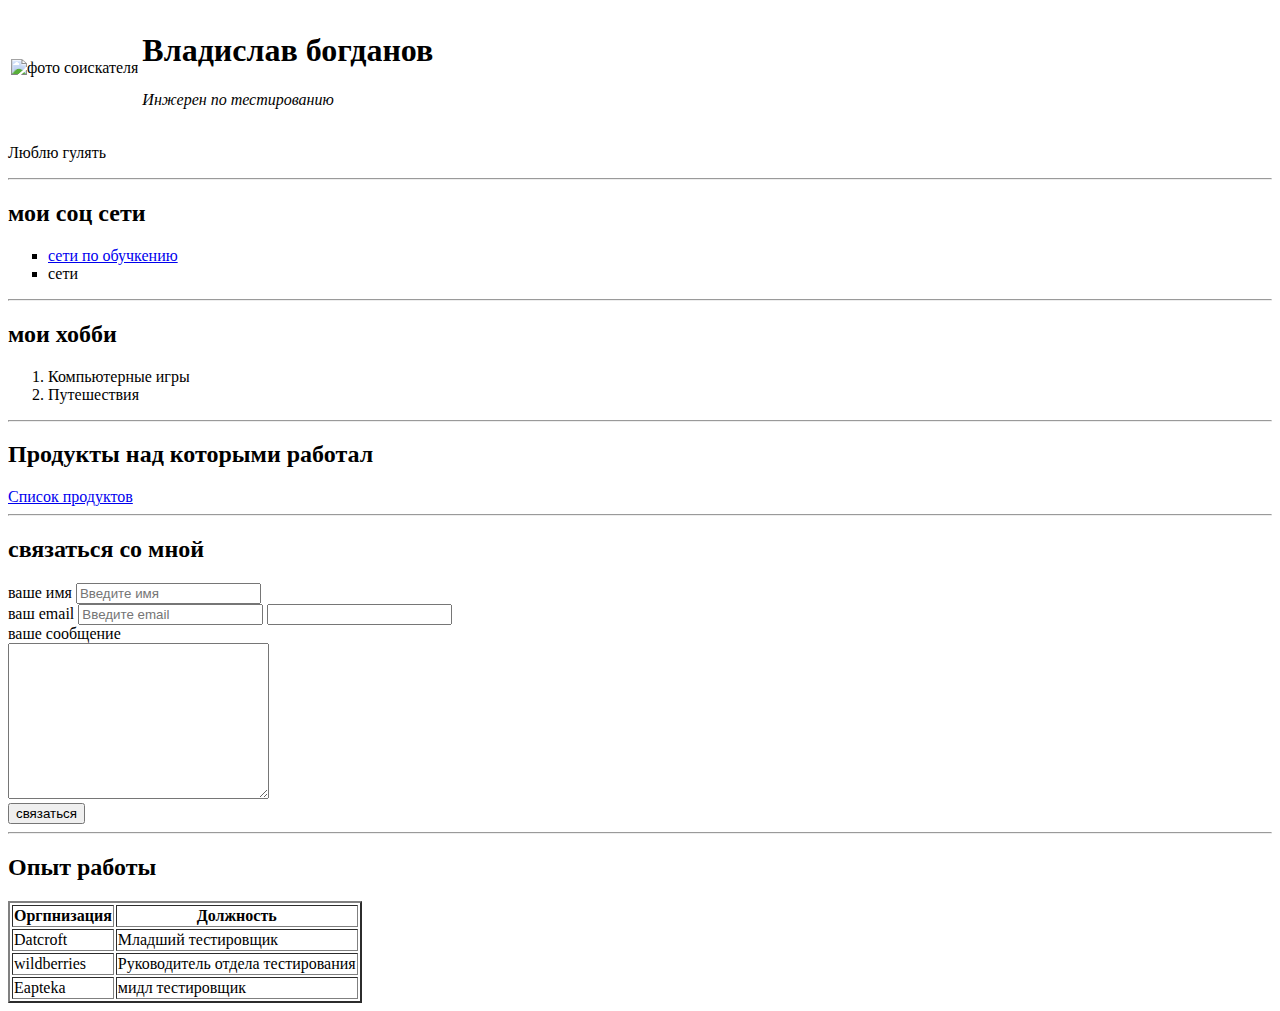
==== index.html @ 5d43f836 "Add files via upload" ====
<!DOCTYPE html>
<html lang="en">
<head>
    <meta charset="UTF-8">
    <title>Резюме</title>
</head>
<body>
    <table>
        <tr>
            <td><img src="photo\photo_2022-03-25_16-33-55.jpg" alt="фото соискателя" width="200" ></td>
            <td><h1>Владислав богданов </h1>
                <P> <em>Инжерен по тестированию</em></P></td>
        </tr>
    </table>
 <p>Люблю <strong></strong> гулять</strong></p>

 <hr>
 <h2>мои соц сети </h2>
   <ul type="square">
       <li> <a href="https://docs.google.com/spreadsheets/d/1srIH1DoTyJPcy3IEKQB4Zb2LoKw_0Flc1vAiaRRcwUM/edit#gid=724718795" target="_blank"> сети по обучкению </a> </li>
       <li>сети</li>
   </ul>
   <hr>
  <h2>мои хобби</h2>
  
  <ol>
      <li> Компьютерные игры </li>
      <li>Путешествия </li>

      
  </ol>
  <hr>
  <h2>Продукты над которыми работал</h2>
       <a href="project.html" target="_blank">Список продуктов</a>

       <hr>
<h2>связаться со мной</h2>
<form action="">
    <label for="name">ваше имя </label>
    <input type="text" id = "name" placeholder="Введите имя">

    <br>

    <label for="email">ваш email </label>
    <input type="text" id = "email" placeholder="Введите email">
    <input type="text">

    <br>

    <label for="text">ваше сообщение</label>
    <br>
    <textarea name="" id="text" cols="30" rows="10"></textarea>

    <br>

    <input type="submit" value="связаться">
</form>
       <hr>
       <h2>Опыт работы</h2>

       <table border="2">
           <tr>
               <th>Оргпнизация</th>
               <th>Должность</th>
           </tr>
           <tr>
               <td>Datcroft</td>
               <td>Младший тестировщик</td>
           </tr>
           <tr>
               <td>wildberries</td>
               <td>Руководитель отдела тестирования </td>
           </tr>
            <tr>
                <td>Eapteka</td>
                <td>мидл тестировщик</td>
            </tr>

                    
       </table>
</html>
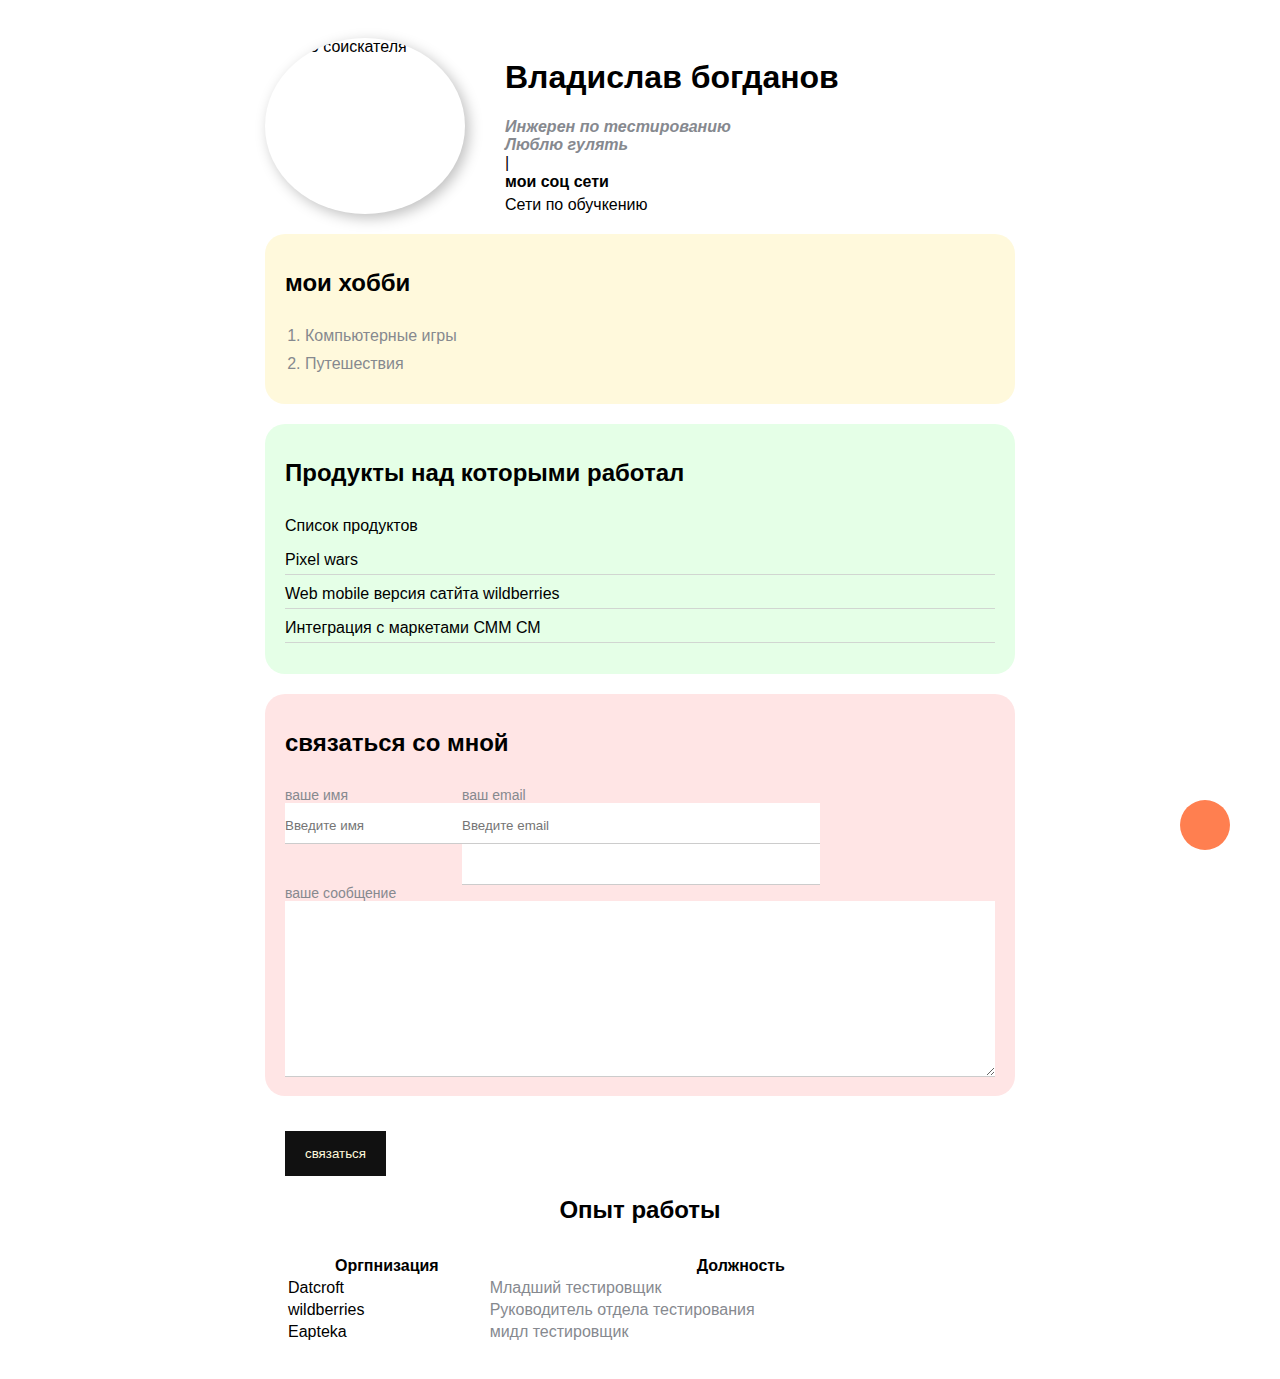
==== commit 81eb1d39: "Add files via upload" ====
--- a/index.html
+++ b/index.html
@@ -3,79 +3,102 @@
 <head>
     <meta charset="UTF-8">
     <title>Резюме</title>
+<link rel="stylesheet" href="style.css">
 </head>
 <body>
-    <table>
-        <tr>
-            <td><img src="photo\photo_2022-03-25_16-33-55.jpg" alt="фото соискателя" width="200" ></td>
-            <td><h1>Владислав богданов </h1>
-                <P> <em>Инжерен по тестированию</em></P></td>
-        </tr>
-    </table>
- <p>Люблю <strong></strong> гулять</strong></p>
+<div class="container">
+    <div class="info"> 
+        <img src="photo\photo_2022-03-25_16-33-55.jpg" alt="фото соискателя"  class="avatar">
+       <div class="info-text">
+        <h1>Владислав богданов </h1>
+        <P> Инжерен по тестированию</P></td>       
+        <p>Люблю <strong></strong> гулять</strong></p>|
+        <h4>мои соц сети </h4>
+        
+        <a href="https://docs.google.com/spreadsheets/d/1srIH1DoTyJPcy3IEKQB4Zb2LoKw_0Flc1vAiaRRcwUM/edit#gid=724718795" target="_blank"> Cети по обучкению </a> 
+    </div>
+    </div>
 
- <hr>
- <h2>мои соц сети </h2>
-   <ul type="square">
-       <li> <a href="https://docs.google.com/spreadsheets/d/1srIH1DoTyJPcy3IEKQB4Zb2LoKw_0Flc1vAiaRRcwUM/edit#gid=724718795" target="_blank"> сети по обучкению </a> </li>
-       <li>сети</li>
-   </ul>
-   <hr>
+   <div class="card bg-yellow">
   <h2>мои хобби</h2>
   
-  <ol>
+  <ol class = "list">
       <li> Компьютерные игры </li>
       <li>Путешествия </li>
 
-      
+    </div>    
   </ol>
-  <hr>
+
+<div class="card bg-green">
+  
   <h2>Продукты над которыми работал</h2>
        <a href="project.html" target="_blank">Список продуктов</a>
+       <title>Продукты</title>
+    </head>
+    <body>
+        <ul class="link">
+            <li>Pixel wars</li>
+            <li>Web mobile версия сатйта wildberries  </li>
+            <li>Интеграция с маркетами СММ СМ </li>
+        </ul>
+       
 
-       <hr>
+    </div>
+
+    <div class="card bg-red">
 <h2>связаться со мной</h2>
 <form action="">
-    <label for="name">ваше имя </label>
-    <input type="text" id = "name" placeholder="Введите имя">
+ <div class="row">
+        <div class="form-group">
+            <label for="name">ваше имя </label>
+            <input type="text" id = "name" placeholder="Введите имя">
+        </div>
+        
+        <div class="form-group">
+            <label for="email">ваш email </label>
+            <input type="text" id = "email" placeholder="Введите email">
+            <input type="text">
+        </div>
+ </div>
+    <div class="form-group">
+        <label for="text">ваше сообщение</label>
+        
+        <textarea name="" id="text" cols="30" rows="10"></textarea>
+    </div>
 
-    <br>
 
-    <label for="email">ваш email </label>
-    <input type="text" id = "email" placeholder="Введите email">
-    <input type="text">
+</div>
+    
+    <div class="card">
+    <input class="btn" type="submit" value="связаться">
 
-    <br>
 
-    <label for="text">ваше сообщение</label>
-    <br>
-    <textarea name="" id="text" cols="30" rows="10"></textarea>
+        </form>
+          <div class="experience">
+                <h2>Опыт работы</h2>
 
-    <br>
-
-    <input type="submit" value="связаться">
-</form>
-       <hr>
-       <h2>Опыт работы</h2>
-
-       <table border="2">
-           <tr>
-               <th>Оргпнизация</th>
-               <th>Должность</th>
-           </tr>
-           <tr>
-               <td>Datcroft</td>
-               <td>Младший тестировщик</td>
-           </tr>
-           <tr>
-               <td>wildberries</td>
-               <td>Руководитель отдела тестирования </td>
-           </tr>
-            <tr>
-                <td>Eapteka</td>
-                <td>мидл тестировщик</td>
-            </tr>
-
-                    
-       </table>
+                <table  class = 'table'>
+                    <tr>
+                        <th>Оргпнизация</th>
+                        <th>Должность</th>
+                    </tr>
+                    <tr>
+                        <td>Datcroft</td>
+                        <td>Младший тестировщик</td>
+                    </tr>
+                    <tr>
+                        <td>wildberries</td>
+                        <td>Руководитель отдела тестирования </td>
+                    </tr>
+                        <tr>
+                            <td>Eapteka</td>
+                            <td>мидл тестировщик</td>
+                        </tr>
+                    </div>
+                        
+                </table>
+                <div class="box"></div>
+        </div>
+        </div> 
+    </body>
 </html>--- a/style.css
+++ b/style.css
@@ -0,0 +1,176 @@
+body {
+font-weight: normal;
+font-size: 16px;
+font-family: 'Roboto', sans-serif;
+}
+
+a {
+    color: black;
+    text-decoration: none;
+
+}
+
+a:hover{
+    text-decoration: underline;
+}
+
+a:visited {
+    color: grey;
+}
+
+
+.avatar{
+    width: 200px;
+    border-radius: 50%;
+    box-shadow: 4px 4px 14px rgba(0, 0, 0, 0.25);
+}
+
+.info p {
+    color: #86898F;
+    margin: 0;
+    font-style: italic;
+    font-weight: bold;
+    text-decoration: none;
+  /*  texttransform: ; */
+}
+
+.social{
+background-color: #6A6DCD;
+/* padding: 15px; */
+padding: 15px 40px;
+border: 5px solid red;
+margin: 20px;
+border-top-width: 100px;
+border-top-color: blue;
+border-left-color: aquamarine;
+
+}
+
+.container {
+ max-width: 750px ;
+ margin: auto;
+ padding-top: 30px;
+}
+
+.card {
+  padding: 15px 20px;  
+  background-color: ;
+  margin-bottom: 20px;
+  border-radius: 20px;
+}
+
+.bg-yellow {
+background-color: #fff9dc;
+}
+
+.bg-green {
+ background-color: #e5ffe7;  
+}
+
+.bg-red {
+ background-color: #ffe5e5; 
+}
+
+.info {
+    margin-bottom: 20px;
+    display: flex;
+}
+
+.card h2 {
+    margin-bottom: 30px;
+}
+
+.list {
+  padding: 0 20px;
+    
+}
+.list li {
+    color: #86898F;
+    margin-bottom: 10px;
+}
+
+.table {
+  width: 100%;
+
+}
+
+.table td:nth-child(2) {
+    color: #86898F;
+}
+
+.link {
+    list-style: none;
+    padding: 0;
+}
+
+.link li {
+    margin-bottom: 10px;
+    padding-bottom: 5px;
+    border-bottom: 1px solid #cccc;
+}
+
+.experience h2 {
+     text-align:  center; 
+}
+
+.form-group label{
+    display: block;
+    font-size: 14px;
+    color: #86898F;
+} 
+
+.form-group textarea,
+.form-group input 
+{
+    width: 100%;
+    box-sizing: none;
+    border: none;
+    border-bottom: 1px solid #ccc;
+    color: #000;
+    padding: 15px 0 10px;
+    outline: none;
+    font-family: inherit;
+} 
+
+.row {
+    display: flex;
+}
+
+.info-text {
+     margin-left: 40px; 
+}
+
+.info-text h4{
+ margin-bottom: 5px;
+ margin-top: 1px;
+}
+
+.btn {
+    background: #111;
+    padding: 15px 20px;
+    color: #fff9dc;
+    border: none;
+    font-family: inherit;
+    cursor: pointer;
+}
+
+.btn:hover {
+    opacity: 0.9;
+}
+
+.box {
+     position: fixed; 
+     bottom: 50px;
+    right: 50px;
+    border-radius: 50%; 
+    width: 50px;
+    height: 50px; 
+    background: coral;
+}
+
+@media (max-width: 700px) {
+  .info {
+      text-align: center;
+      display: block;
+  }
+}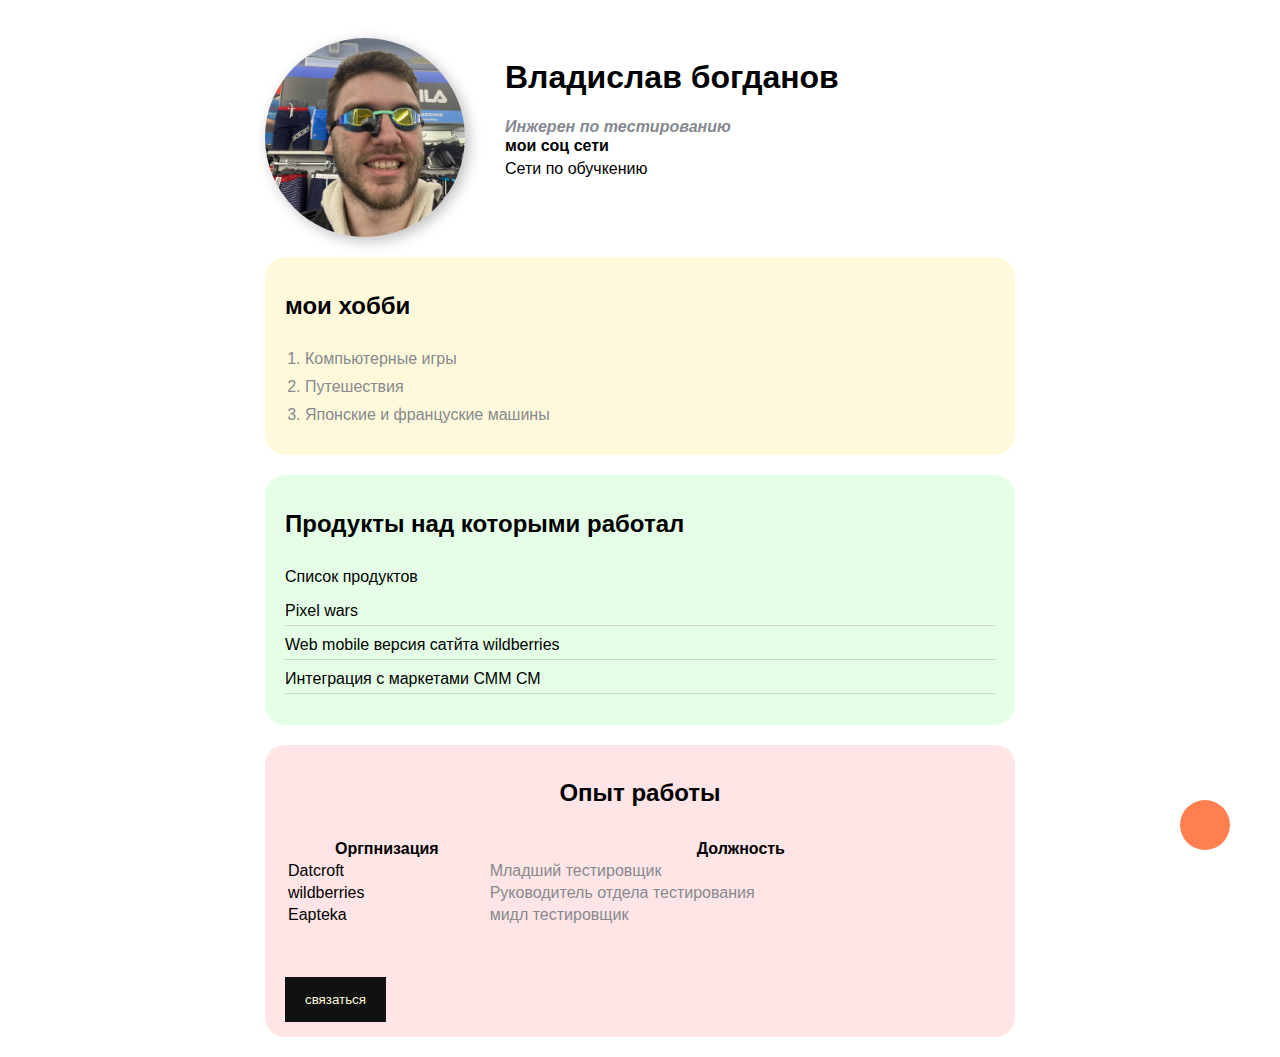
==== commit 31f9a845: "FINISH" ====
--- a/index.html
+++ b/index.html
@@ -12,7 +12,6 @@
        <div class="info-text">
         <h1>Владислав богданов </h1>
         <P> Инжерен по тестированию</P></td>       
-        <p>Люблю <strong></strong> гулять</strong></p>|
         <h4>мои соц сети </h4>
         
         <a href="https://docs.google.com/spreadsheets/d/1srIH1DoTyJPcy3IEKQB4Zb2LoKw_0Flc1vAiaRRcwUM/edit#gid=724718795" target="_blank"> Cети по обучкению </a> 
@@ -25,6 +24,7 @@
   <ol class = "list">
       <li> Компьютерные игры </li>
       <li>Путешествия </li>
+      <li>Японские и француские машины</li>
 
     </div>    
   </ol>
@@ -46,59 +46,37 @@
     </div>
 
     <div class="card bg-red">
-<h2>связаться со мной</h2>
-<form action="">
- <div class="row">
-        <div class="form-group">
-            <label for="name">ваше имя </label>
-            <input type="text" id = "name" placeholder="Введите имя">
-        </div>
-        
-        <div class="form-group">
-            <label for="email">ваш email </label>
-            <input type="text" id = "email" placeholder="Введите email">
-            <input type="text">
-        </div>
- </div>
-    <div class="form-group">
-        <label for="text">ваше сообщение</label>
-        
-        <textarea name="" id="text" cols="30" rows="10"></textarea>
-    </div>
 
 
-</div>
+<div class="experience">
+    <h2>Опыт работы</h2>
+
+    <table  class = 'table'>
+        <tr>
+            <th>Оргпнизация</th>
+            <th>Должность</th>
+        </tr>
+        <tr>
+            <td>Datcroft</td>
+            <td>Младший тестировщик</td>
+        </tr>
+        <tr>
+            <td>wildberries</td>
+            <td>Руководитель отдела тестирования </td>
+        </tr>
+            <tr>
+                <td>Eapteka</td>
+                <td>мидл тестировщик</td>
+            </tr>
+        </div>
+    </div>   
+    </table>
+    <div class="card">
     
-    <div class="card">
-    <input class="btn" type="submit" value="связаться">
 
-
-        </form>
-          <div class="experience">
-                <h2>Опыт работы</h2>
-
-                <table  class = 'table'>
-                    <tr>
-                        <th>Оргпнизация</th>
-                        <th>Должность</th>
-                    </tr>
-                    <tr>
-                        <td>Datcroft</td>
-                        <td>Младший тестировщик</td>
-                    </tr>
-                    <tr>
-                        <td>wildberries</td>
-                        <td>Руководитель отдела тестирования </td>
-                    </tr>
-                        <tr>
-                            <td>Eapteka</td>
-                            <td>мидл тестировщик</td>
-                        </tr>
-                    </div>
-                        
-                </table>
-                <div class="box"></div>
+            <div class="box"></div>
         </div>
+        <input class="btn" type="submit" value="связаться">
         </div> 
     </body>
 </html>